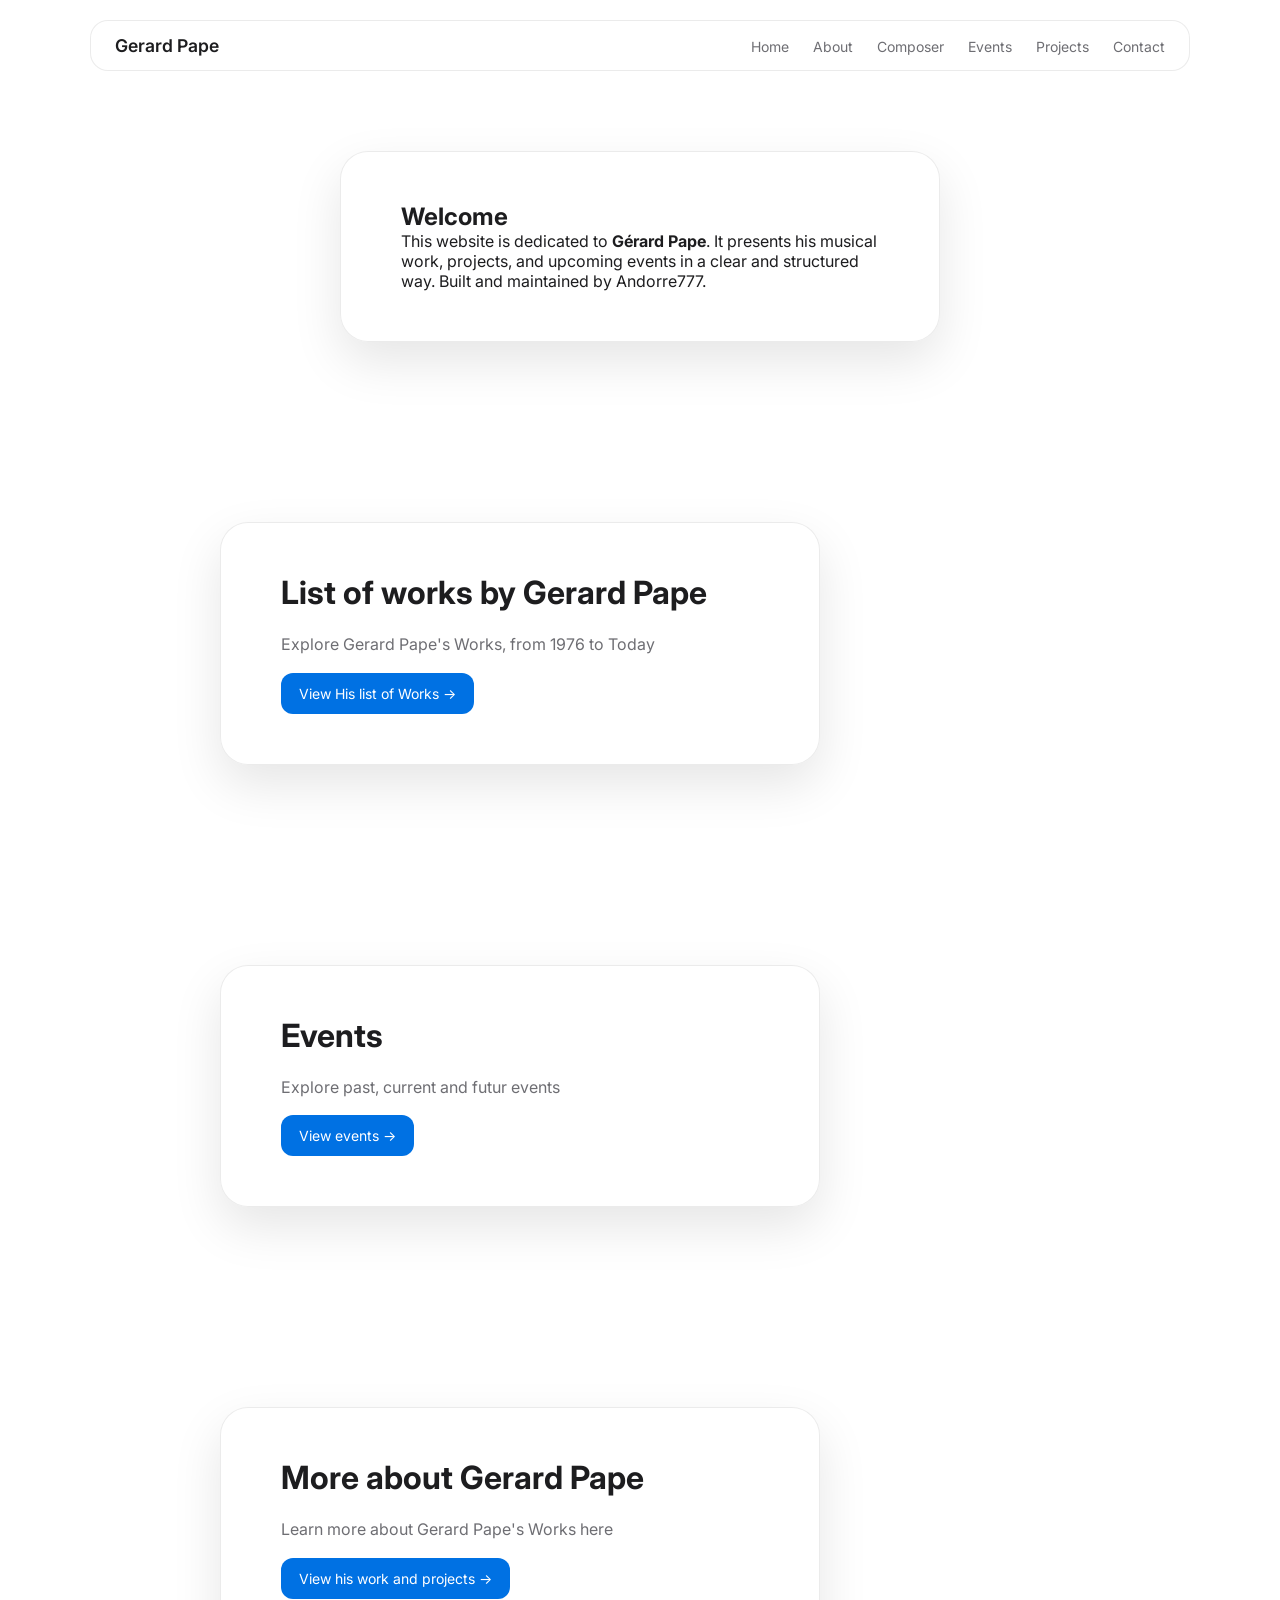
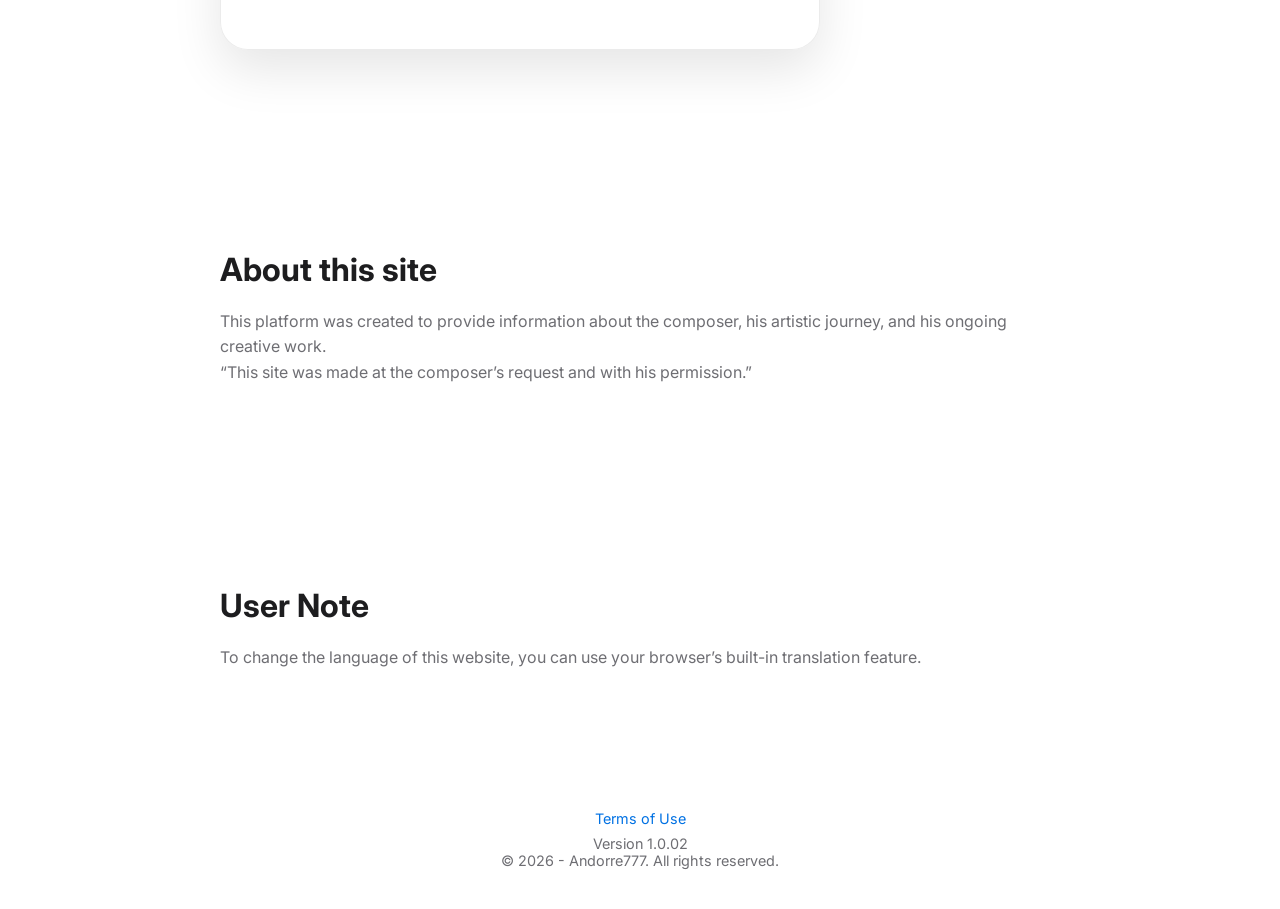
==== index.html @ 6cc1aaf0 "Fix navigation links and add events section Updated navigation links to point to the correct pages a" ====
<!DOCTYPE html>
<html lang="fr">
<head>
    <meta charset="UTF-8">
    <meta name="viewport" content="width=device-width, initial-scale=1.0">
    <title>Gerard Pape</title>
    <link rel="icon" type="image/png" href="FaviconGP.png">

    <!-- CSS global -->
    <link rel="stylesheet" href="style.css">

    <!-- Font clean -->
    <link href="https://fonts.googleapis.com/css2?family=Inter:wght@300;400;600&display=swap" rel="stylesheet">
</head>

<body>

    <!-- NAVBAR -->
    <header class="navbar">
        <div class="logo">Gerard Pape</div>
        <nav>
            <a href="index.html">Home</a>
            <a href="choose.html">About</a>
            <a href="composer.html">Composer</a>
            <a href="events.html">Events</a>
            <a href="ListOfWorks.html">Projects</a>
            <a href="contact.html">Contact</a>
        </nav>
    </header>

    <!-- HERO -->
    <section class="hero">
        <div class="glass-card">

            <h1>Welcome</h1>
            <p>
                This website is dedicated to <strong>Gérard Pape</strong>.
                It presents his musical work, projects, and upcoming events in a clear and structured way.
                Built and maintained by Andorre777.
            </p>

        </div>
    </section>

    <!--  List of works  -->
    <section class="section" id="events">
        <div class="glass-card">

            <h2>List of works by Gerard Pape</h2>
            <p>
                Explore Gerard Pape's Works, from 1976 to Today
            </p>

            <a href="ListOfWorks.html" class="btn">
                View His list of Works →
            </a>

        </div>
    </section>

    <!--  Events  -->
    <section class="section" id="events">
        <div class="glass-card">

            <h2>Events</h2>
            <p>
                Explore past, current and futur events
            </p>

            <a href="events.html" class="btn">
                View events →
            </a>

        </div>
    </section>


     <!--  More infos  -->
    <section class="section" id="events">
        <div class="glass-card">

            <h2>More about Gerard Pape</h2>
            <p>
                Learn more about Gerard Pape's Works here
            </p>

            <a href="choose.html" class="btn">
                View his work and projects →
            </a>

        </div>
    </section>

    <!-- ABOUT SITE -->
    <section class="section" id="about">
        <h2>About this site</h2>
        <p>
            This platform was created to provide information about the composer,
            his artistic journey, and his ongoing creative work.
        </p>
          <p>
           “This site was made at the composer’s request and with his permission.”
        </p>
    </section>

    <!-- USER NOTE -->
    <section class="section">
        <h2>User Note</h2>
        <p>
            To change the language of this website, you can use your browser’s built-in translation feature.
        </p>
    </section>

    <!-- FOOTER -->
    <footer>
        <a href="terms-of-use.html">Terms of Use</a>
        <p>Version 1.0.02</p>
        <p>© 2026 - Andorre777. All rights reserved.</p>
    </footer>

</body>
</html>
---- style.css ----
/* Reset */
* {
    margin: 0;
    padding: 0;
    box-sizing: border-box;
}

/* =========================
   THEME AUTO (LIGHT / DARK)
========================= */
:root {
    --bg-color: #ffffff;
    --bg-gradient: linear-gradient(180deg, #f5f5f7, #ffffff);

    --glass-bg: rgba(255, 255, 255, 0.7);
    --border-glass: rgba(0, 0, 0, 0.08);

    --text-color: #1d1d1f;
    --text-muted: #6e6e73;

    --accent: #0071e3;
}

/* Mode sombre auto */
@media (prefers-color-scheme: dark) {
    :root {
        --bg-color: #0e0e11;
        --bg-gradient: linear-gradient(180deg, #0e0e11, #15151a);

        --glass-bg: rgba(255, 255, 255, 0.08);
        --border-glass: rgba(255, 255, 255, 0.15);

        --text-color: #f5f5f7;
        --text-muted: #b1b1b6;

        --accent: #0a84ff;
    }
}

/* =========================
   BASE
========================= */
body {
    font-family: 'Inter', sans-serif;

    background-image: var(--background-image);
    background-size: cover;
    background-position: center;
    background-repeat: no-repeat;
    background-attachment: fixed;

    color: var(--text-color);
    min-height: 100vh;
}

/* =========================
   NAVBAR (clean Apple style)
========================= */
.navbar {
    position: sticky;
    top: 20px;
    margin: 20px auto 0;

    width: 90%;
    max-width: 1100px;

    display: flex;
    justify-content: space-between;
    align-items: center;

    padding: 14px 24px;
    border-radius: 18px;

    background: var(--glass-bg);
    backdrop-filter: blur(20px);
    border: 1px solid var(--border-glass);

    z-index: 9999;
}

.logo {
    font-weight: 600;
    font-size: 1.1rem;
}

.navbar a {
    color: var(--text-muted);
    text-decoration: none;
    margin-left: 20px;
    font-size: 14px;
    transition: 0.2s;
}

.navbar a:hover {
    color: var(--accent);
}

/* =========================
   HERO
========================= */
.hero {
    display: flex;
    justify-content: center;
    align-items: center;
    padding: 80px 20px;
}

/* =========================
   GLASS CARDS
========================= */
.glass-card,
.glass-card2 {
    padding: 50px 60px;
    border-radius: 28px;

    background: var(--glass-bg);
    backdrop-filter: blur(25px);
    border: 1px solid var(--border-glass);

    box-shadow: 0 20px 50px rgba(0, 0, 0, 0.1);
}

.glass-card {
    max-width: 600px;
}

.glass-card2 {
    max-width: 1000px;
}

/* =========================
   TEXT (IMPORTANT pour Terms)
========================= */
.glass-card2 h1 {
    font-size: 2.8rem;
    font-weight: 600;
    margin-bottom: 10px;
}

.glass-card2 .subtitle {
    color: var(--text-muted);
    font-size: 14px;
    margin-bottom: 30px;
}

.glass-card2 p {
    font-size: 15px;
    line-height: 1.7;
    color: var(--text-muted);
    margin-bottom: 16px;
}

/* Style des titres de sections (1., 2., etc.) */
.glass-card2 strong {
    display: block;
    margin-top: 25px;
    margin-bottom: 6px;
    font-size: 16px;
    color: var(--text-color);
}

/* =========================
   SECTIONS
========================= */
.section {
    max-width: 900px;
    margin: 0 auto;
    padding: 100px 30px;
}

.section h2 {
    font-size: 2rem;
    margin-bottom: 20px;
}

.section p {
    color: var(--text-muted);
    line-height: 1.6;
}

/* =========================
   FOOTER
========================= */
footer {
    text-align: center;
    padding: 40px;
    font-size: 0.9rem;
    color: var(--text-muted);
}

footer a {
    display: block;
    margin-bottom: 8px;
    color: var(--accent);
    text-decoration: none;
}

footer a:hover {
    text-decoration: underline;
}

.btn {
    display: inline-block;
    margin-top: 15px;
    padding: 12px 18px;
    border-radius: 12px;

    background: var(--accent);
    color: white;
    text-decoration: none;

    font-size: 14px;
    transition: 0.2s ease;
}

.btn:hover {
    opacity: 0.85;
    transform: translateY(-1px);
}


.custom-link {
    color: white;
    text-decoration: none;
}

.custom-link:visited {
    color: white;
}

.custom-link:hover {
    color: #66ccff;
}

.custom-link:active {
    color: #66ccff;
}
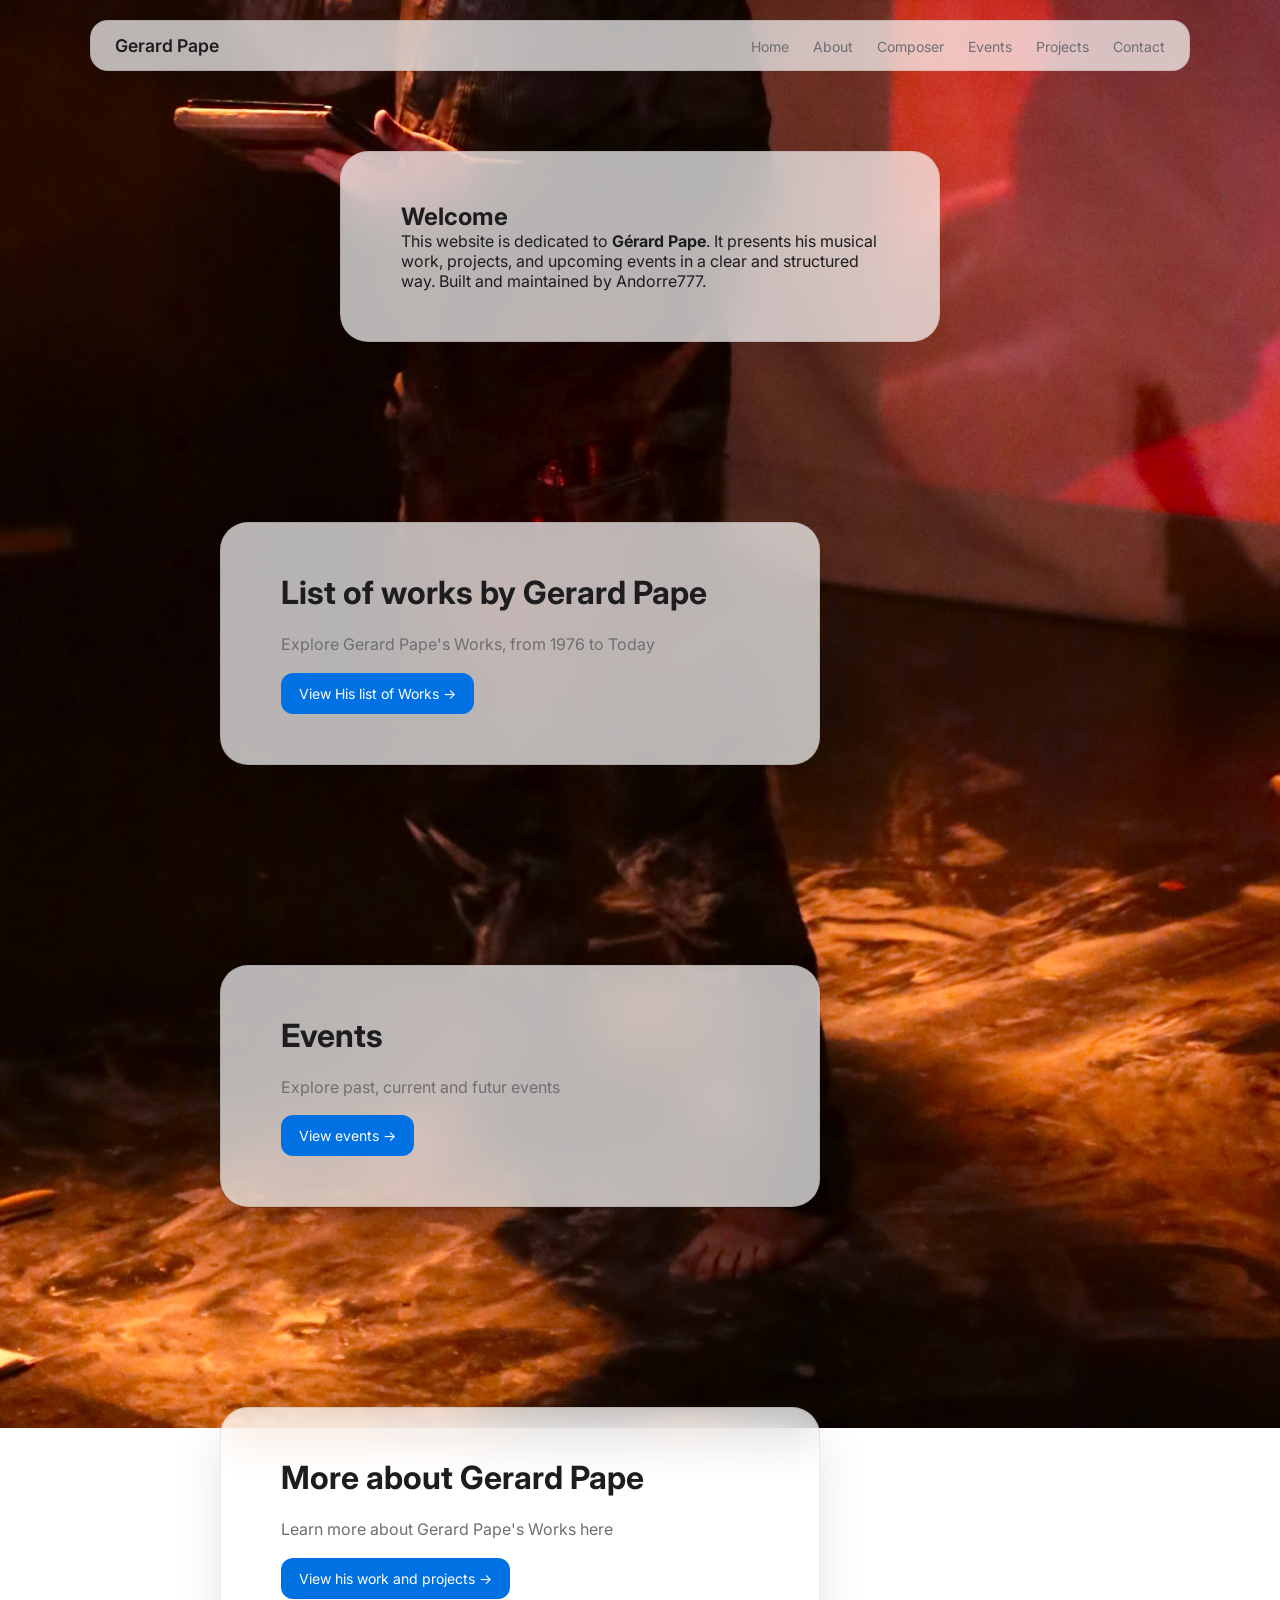
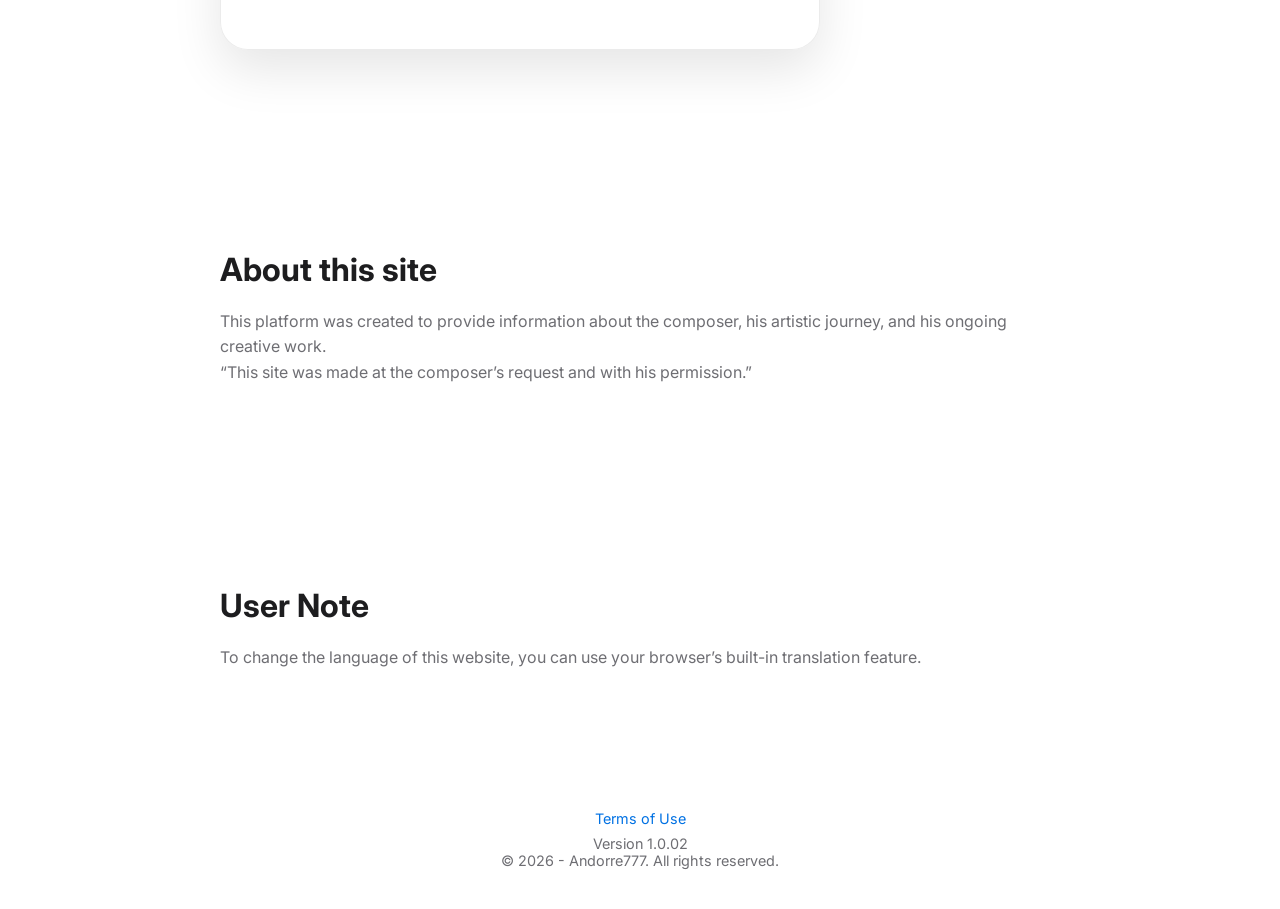
==== commit c428d9a7: "Define background image variable in index.html Add CSS variable for background image in the style se" ====
--- a/index.html
+++ b/index.html
@@ -11,6 +11,12 @@
 
     <!-- Font clean -->
     <link href="https://fonts.googleapis.com/css2?family=Inter:wght@300;400;600&display=swap" rel="stylesheet">
+
+    <style>
+:root {
+    --background-image: url("image2.JPG");
+}
+</style>
 </head>
 
 <body>
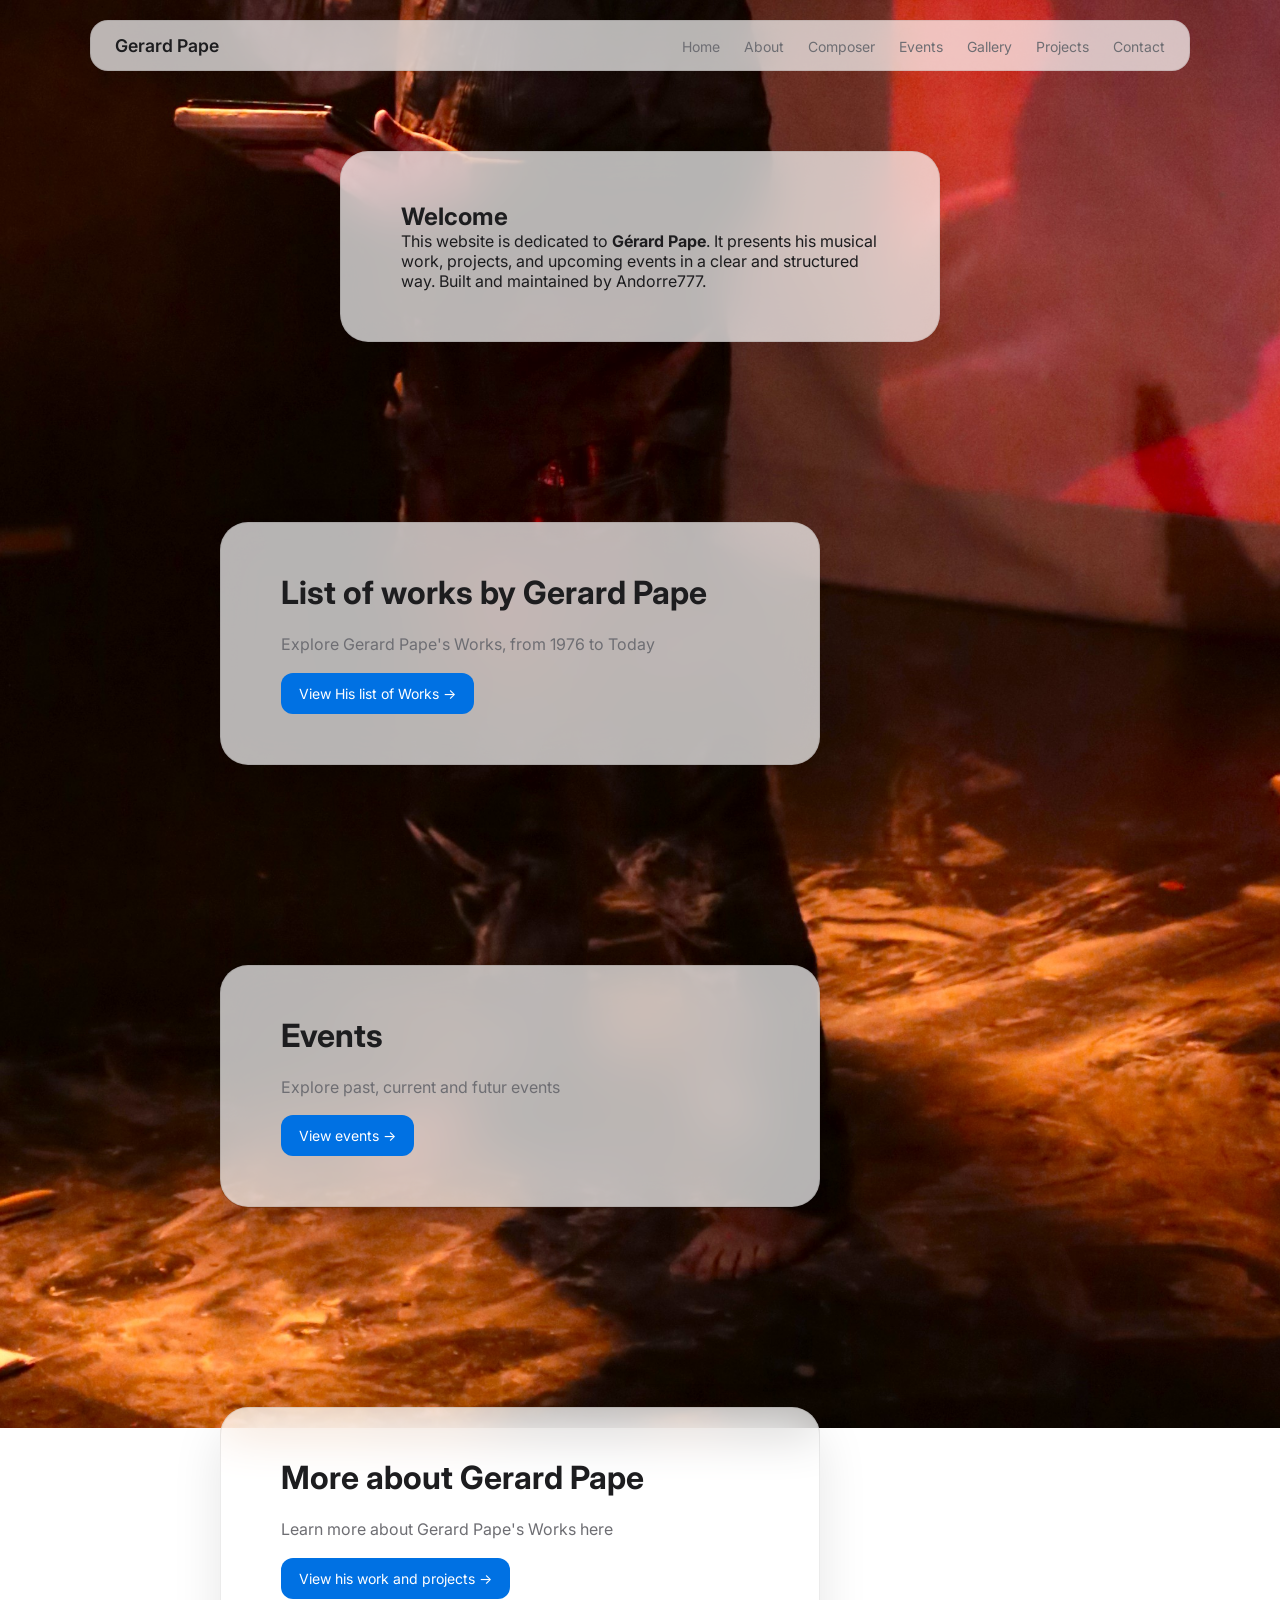
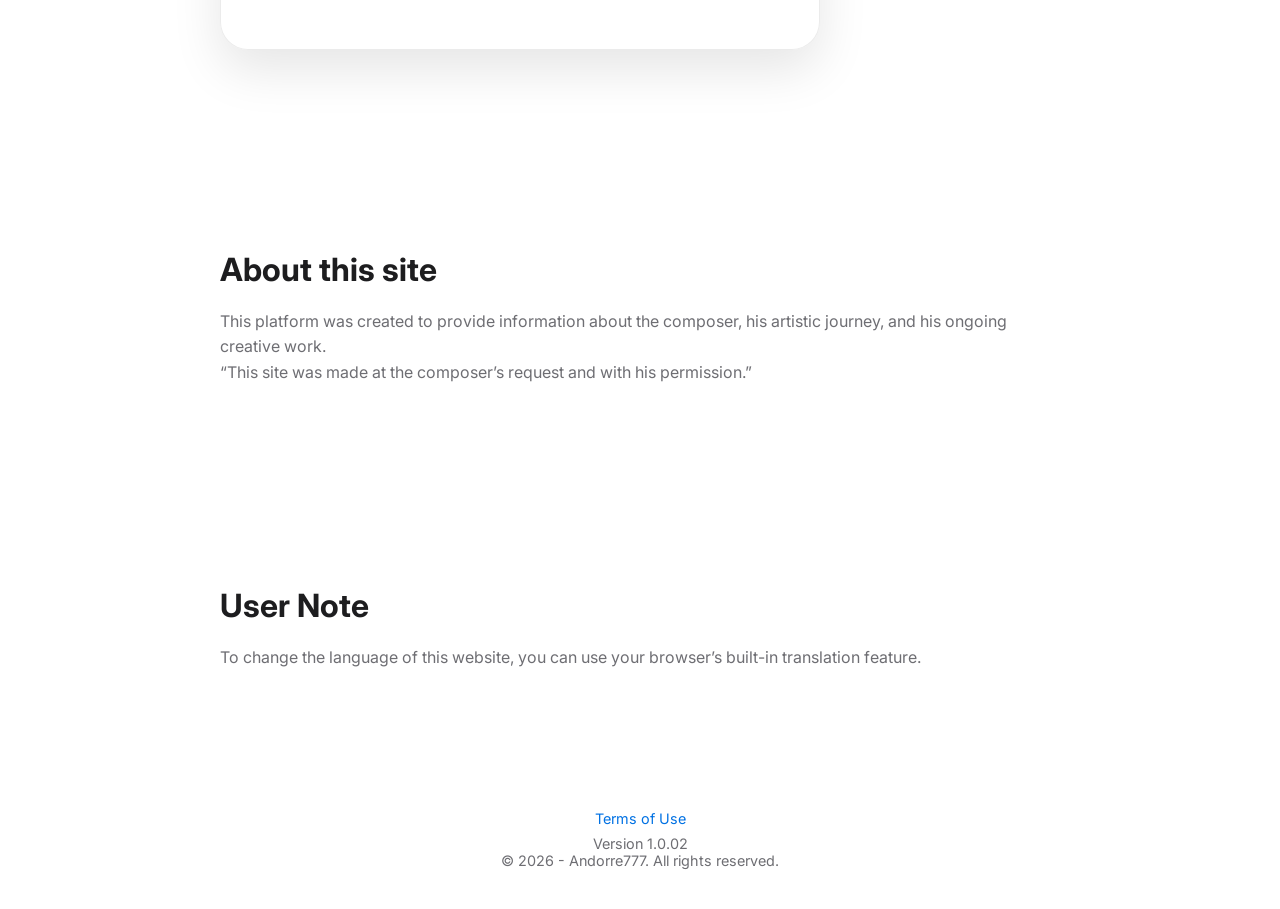
==== commit 998c7acf: "Add Gallery link to navigation menu" ====
--- a/index.html
+++ b/index.html
@@ -29,6 +29,7 @@
             <a href="choose.html">About</a>
             <a href="composer.html">Composer</a>
             <a href="events.html">Events</a>
+            <a href="gallery.html">Gallery</a>
             <a href="ListOfWorks.html">Projects</a>
             <a href="contact.html">Contact</a>
         </nav>
--- a/style.css
+++ b/style.css
@@ -54,7 +54,7 @@
 }
 
 /* =========================
-   NAVBAR (clean Apple style)
+   NAVBAR
 ========================= */
 .navbar {
     position: sticky;
@@ -110,6 +110,7 @@
 ========================= */
 .glass-card,
 .glass-card2 {
+    width: 100%;
     padding: 50px 60px;
     border-radius: 28px;
 
@@ -128,11 +129,18 @@
     max-width: 1000px;
 }
 
+.glass-card img {
+    width: 100%;
+    max-width: 250px;
+    height: auto;
+    border-radius: 10px;
+}
+
 /* =========================
    TEXT (IMPORTANT pour Terms)
 ========================= */
 .glass-card2 h1 {
-    font-size: 2.8rem;
+    font-size: clamp(2rem, 5vw, 2.8rem);
     font-weight: 600;
     margin-bottom: 10px;
 }
@@ -150,7 +158,7 @@
     margin-bottom: 16px;
 }
 
-/* Style des titres de sections (1., 2., etc.) */
+/* Style des titres de sections */
 .glass-card2 strong {
     display: block;
     margin-top: 25px;
@@ -169,7 +177,7 @@
 }
 
 .section h2 {
-    font-size: 2rem;
+    font-size: clamp(1.6rem, 4vw, 2rem);
     margin-bottom: 20px;
 }
 
@@ -199,6 +207,9 @@
     text-decoration: underline;
 }
 
+/* =========================
+   BUTTONS
+========================= */
 .btn {
     display: inline-block;
     margin-top: 15px;
@@ -218,7 +229,9 @@
     transform: translateY(-1px);
 }
 
-
+/* =========================
+   CUSTOM LINKS
+========================= */
 .custom-link {
     color: white;
     text-decoration: none;
@@ -235,3 +248,113 @@
 .custom-link:active {
     color: #66ccff;
 }
+
+/* =========================
+   ACCORDION
+========================= */
+.accordion-item {
+    margin-bottom: 12px;
+}
+
+.accordion-header {
+    width: 100%;
+    padding: 16px 20px;
+
+    border: none;
+    border-radius: 12px;
+
+    background: rgba(0,0,0,0.08);
+
+    color: #222;
+    font-size: 16px;
+    font-weight: 600;
+    text-align: left;
+
+    cursor: pointer;
+    transition: 0.25s;
+}
+
+.accordion-header:hover {
+    background: rgba(0,0,0,0.15);
+}
+
+.accordion-header.active {
+    background: rgba(0,0,0,0.20);
+}
+
+.accordion-content {
+    max-height: 0;
+    overflow: hidden;
+
+    transition: max-height 0.3s ease;
+
+    padding: 0 20px;
+}
+
+.accordion-content p {
+    padding: 15px 0;
+    color: #444;
+}
+
+/* =========================
+   RESPONSIVE
+========================= */
+@media (max-width: 768px) {
+
+    .navbar {
+        padding: 12px 16px;
+    }
+
+    .glass-card,
+    .glass-card2 {
+        padding: 25px;
+    }
+
+    .glass-card img {
+        max-width: 100%;
+    }
+
+    .glass-card2 h1 {
+        font-size: 2rem;
+    }
+
+    .section {
+        padding: 70px 20px;
+    }
+
+}
+
+/* =========================
+   GALLERY
+========================= */
+
+.gallery-grid{
+    display:grid;
+    grid-template-columns:repeat(auto-fit,minmax(180px,1fr));
+    gap:20px;
+    justify-items:center;
+}
+
+.gallery-grid img{
+
+    width:100%;
+    aspect-ratio:3/4;
+
+    object-fit:cover;
+
+    border-radius:14px;
+
+    transition:0.25s ease;
+
+    cursor:pointer;
+}
+
+.gallery-grid img:hover{
+
+    transform:scale(1.04);
+
+    box-shadow:0 12px 35px rgba(0,0,0,.18);
+
+}
+
+
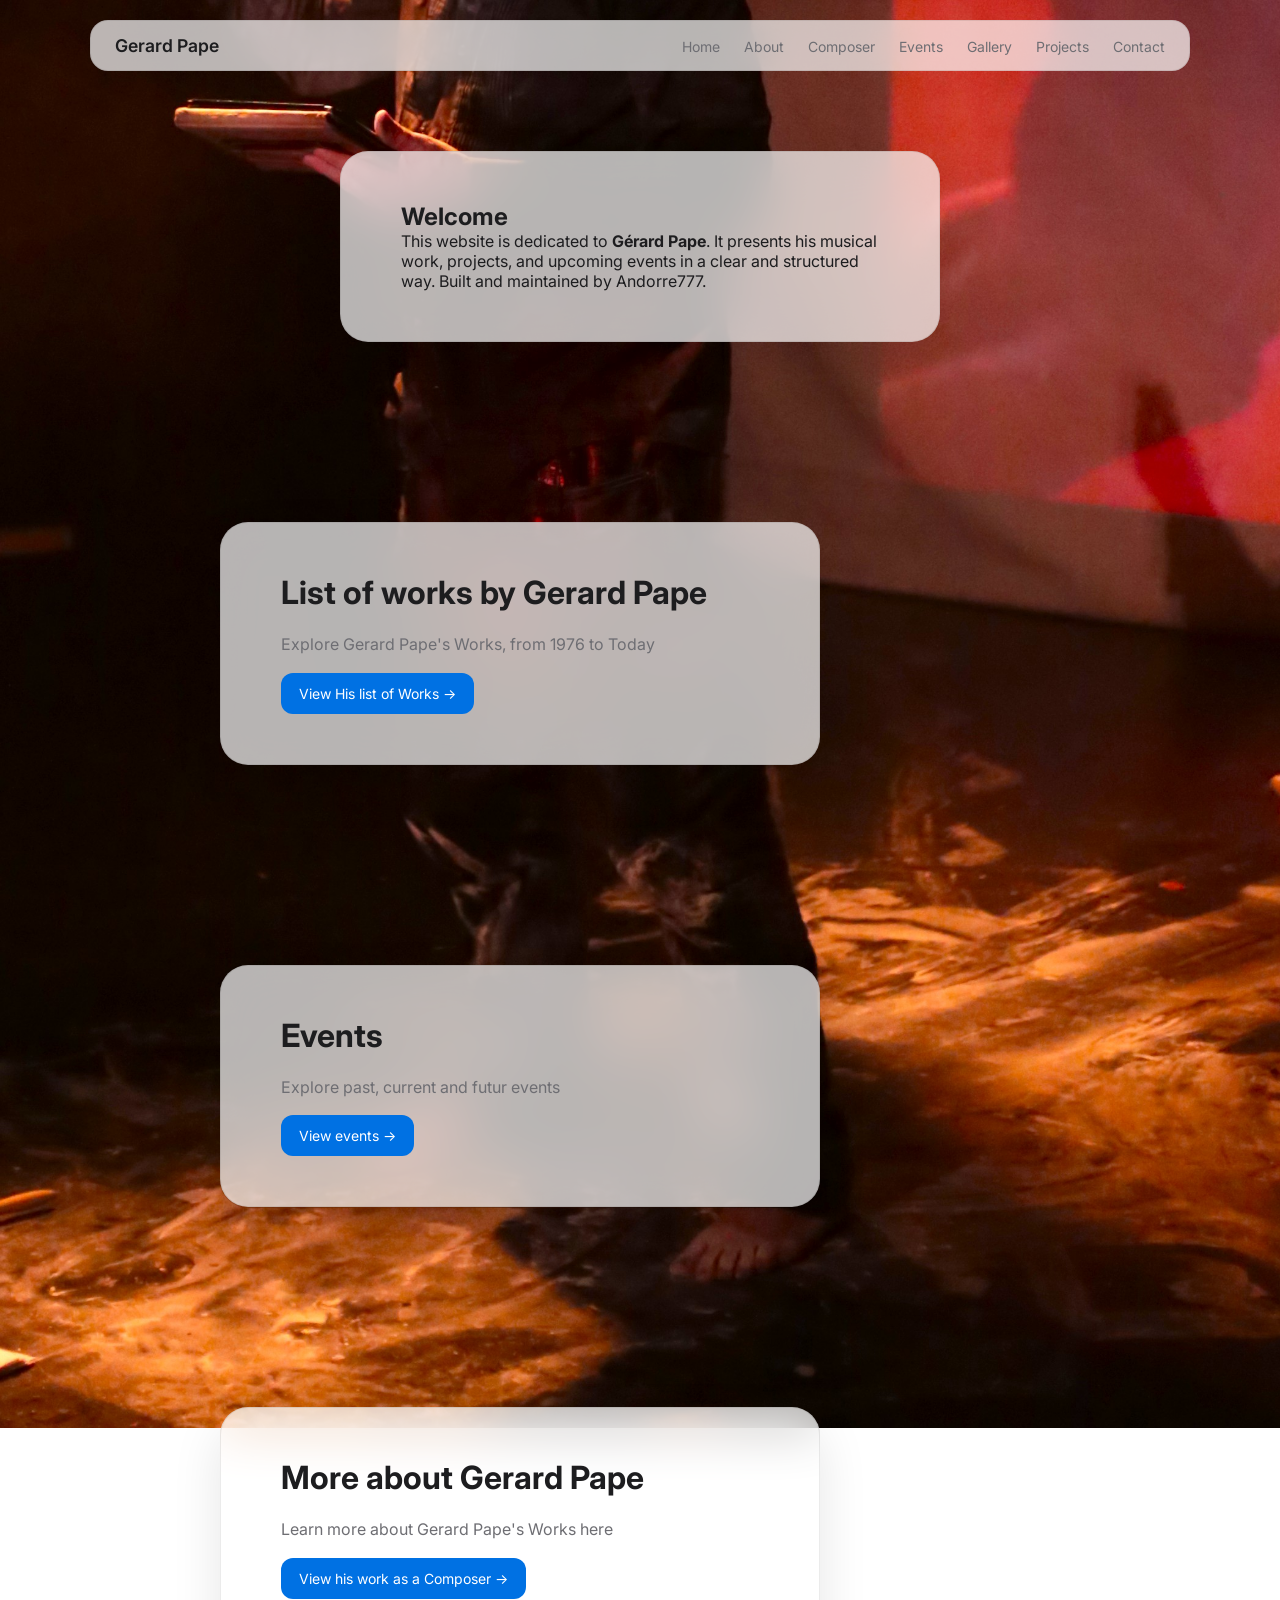
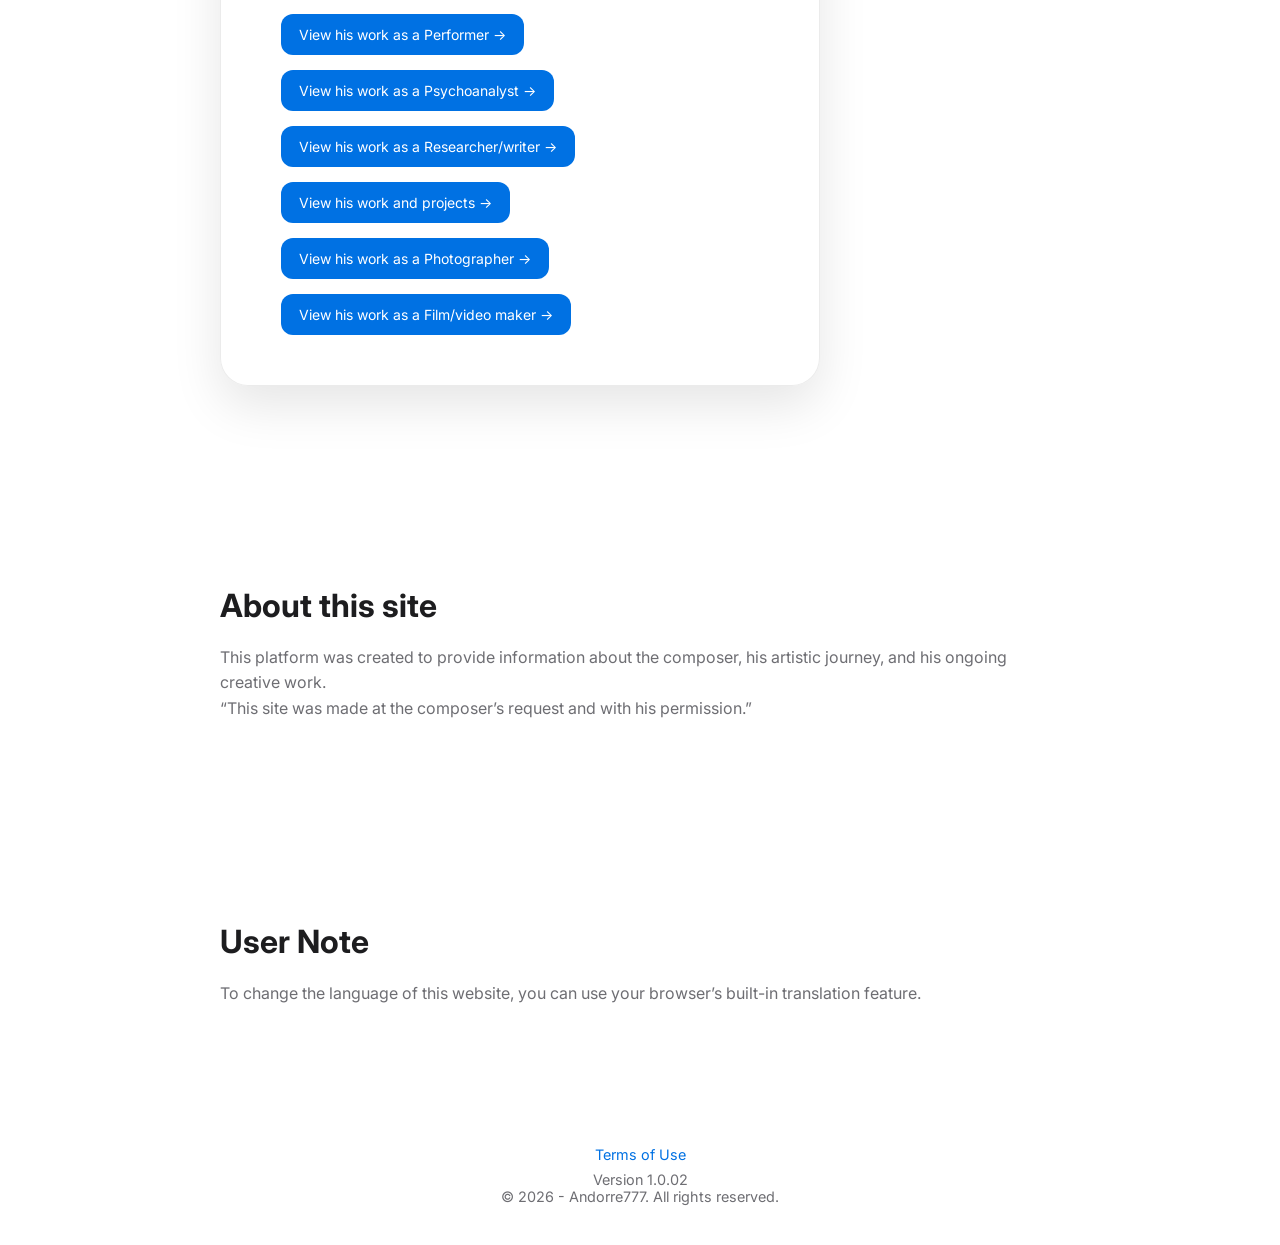
==== commit 2e0d1d8a: "Update links to new pages for Gerard Pape's works" ====
--- a/index.html
+++ b/index.html
@@ -91,8 +91,32 @@
                 Learn more about Gerard Pape's Works here
             </p>
 
-            <a href="choose.html" class="btn">
+            <a href="page1.html" class="btn">
+                View his work as a Composer →
+            </a>
+
+            <a href="page2.html" class="btn">
+                View his work as a Performer →
+            </a>
+
+            <a href="page3.html" class="btn">
+                View his work as a Psychoanalyst →
+            </a>
+
+            <a href="page3.html" class="btn">
+                View his work as a Researcher/writer →
+            </a>
+
+            <a href="page4.html" class="btn">
                 View his work and projects →
+            </a>
+
+            <a href="page5.html" class="btn">
+                View his work as a Photographer →
+            </a>
+
+            <a href="page6.html" class="btn">
+                View his work as a Film/video maker →
             </a>
 
         </div>
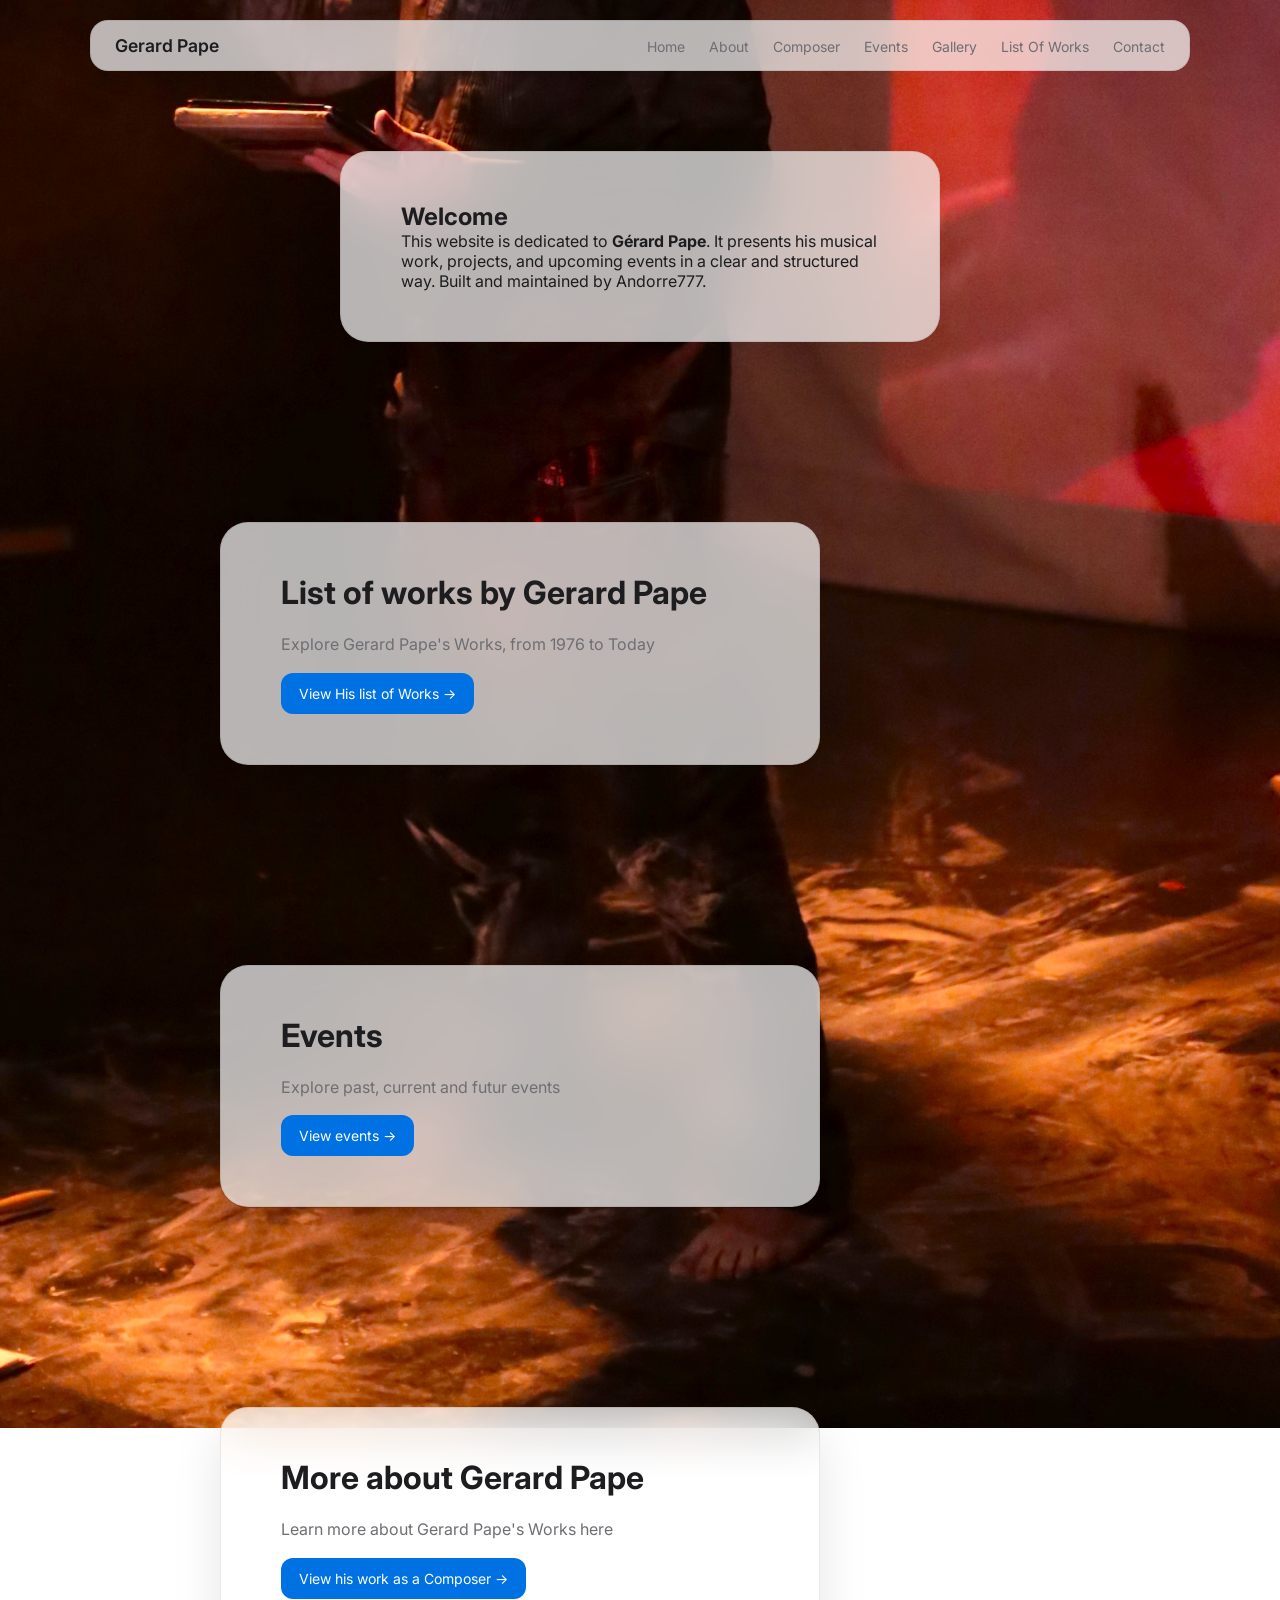
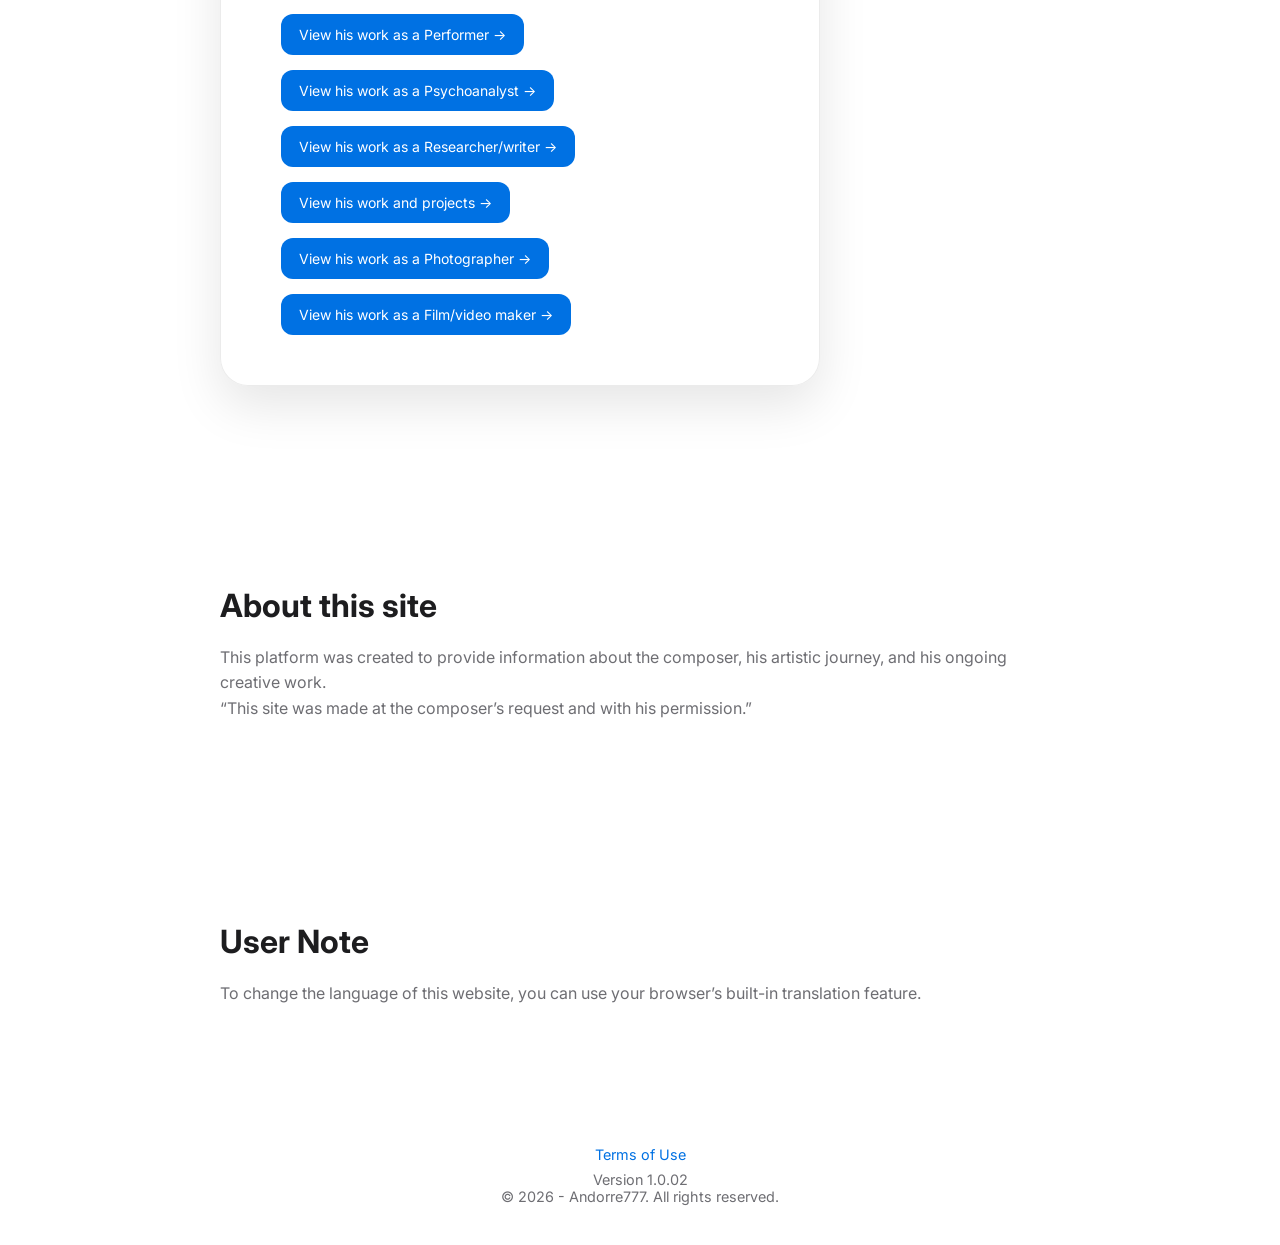
==== commit 4f3ebe96: "Rename 'Projects' link to 'List Of Works'" ====
--- a/index.html
+++ b/index.html
@@ -30,7 +30,7 @@
             <a href="composer.html">Composer</a>
             <a href="events.html">Events</a>
             <a href="gallery.html">Gallery</a>
-            <a href="ListOfWorks.html">Projects</a>
+            <a href="ListOfWorks.html">List Of Works</a>
             <a href="contact.html">Contact</a>
         </nav>
     </header>
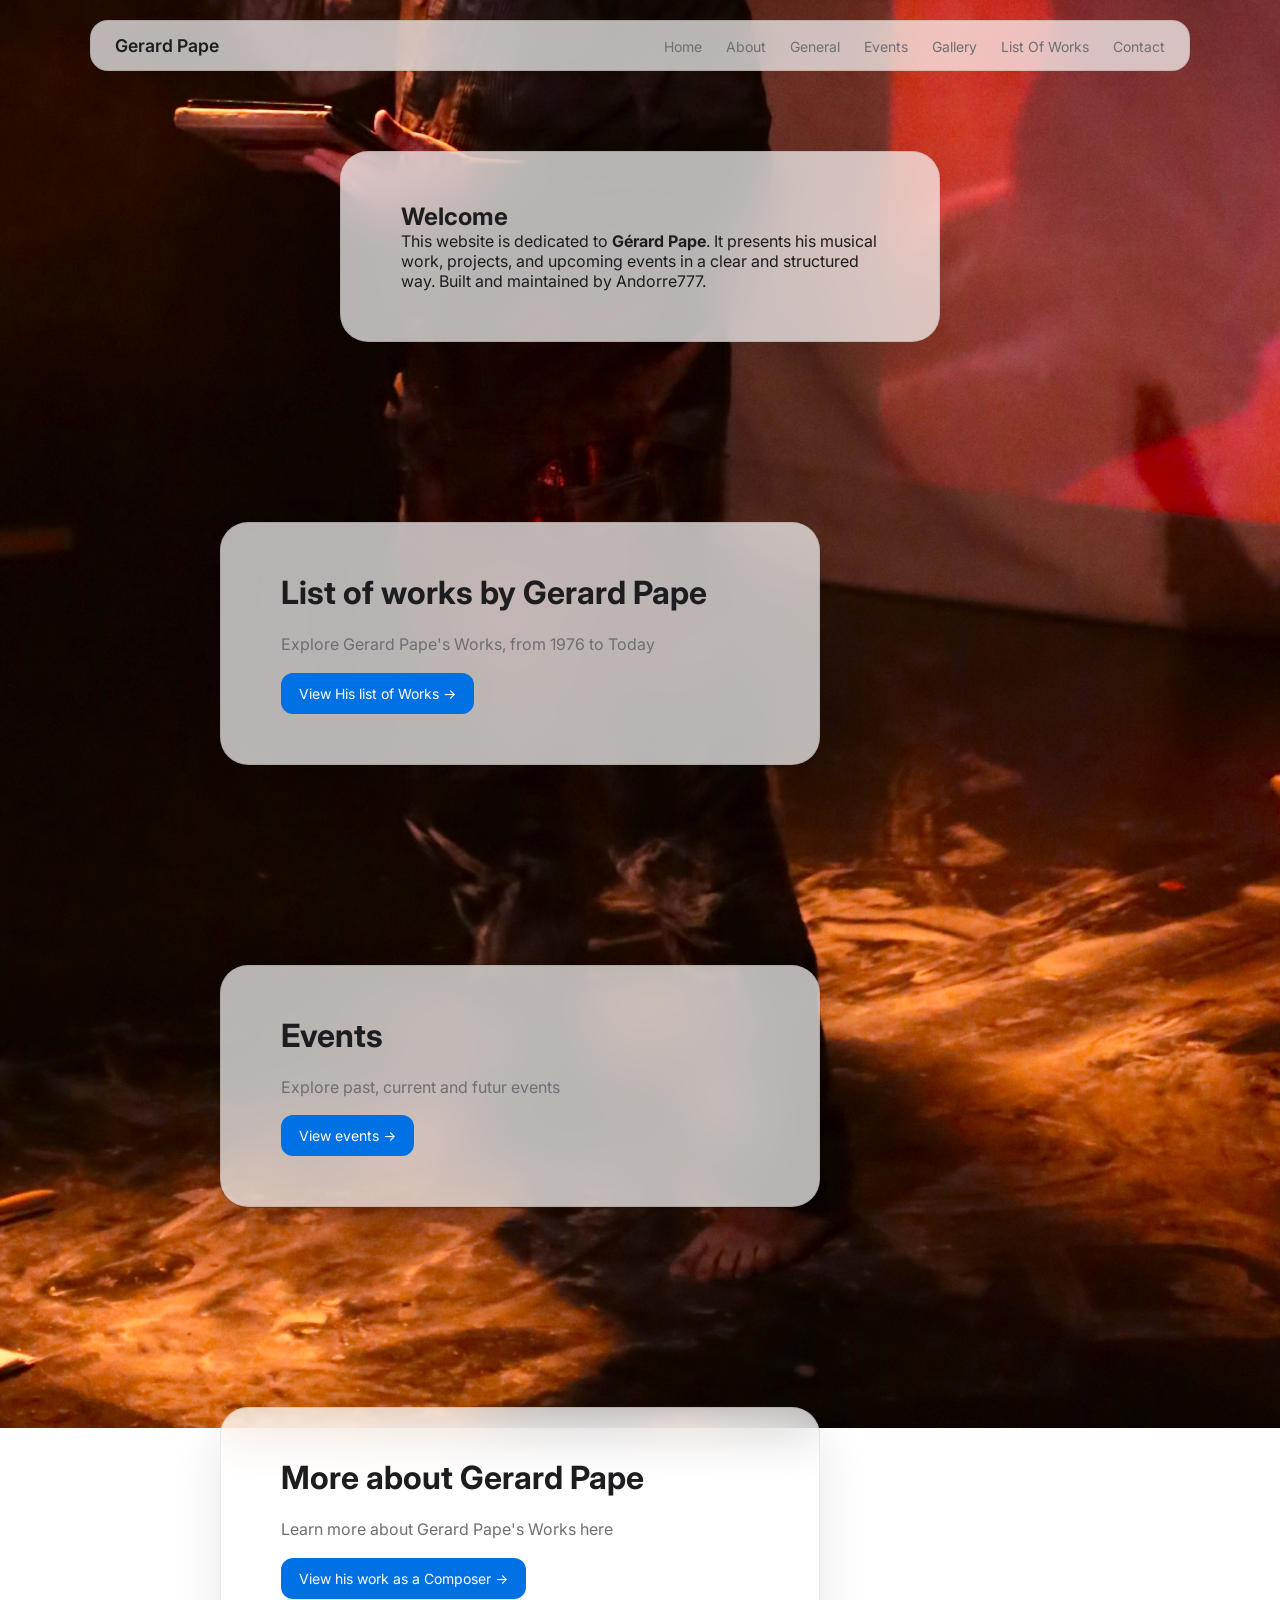
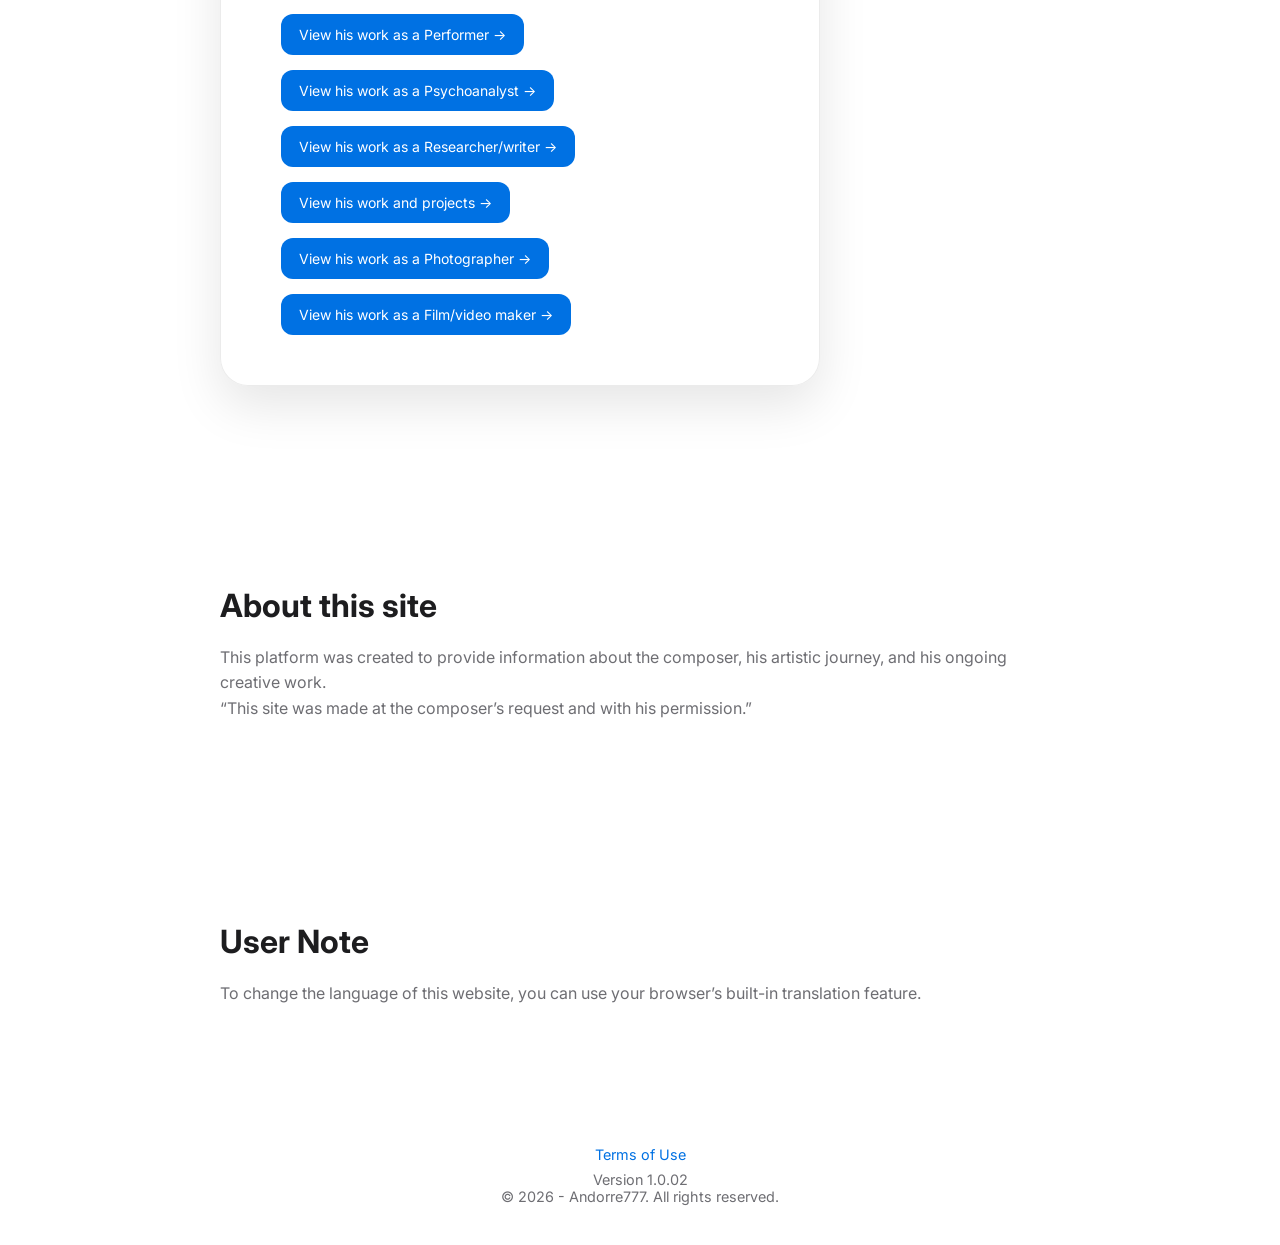
==== commit 281795af: "Rename 'Composer' link to 'General'" ====
--- a/index.html
+++ b/index.html
@@ -27,7 +27,7 @@
         <nav>
             <a href="index.html">Home</a>
             <a href="choose.html">About</a>
-            <a href="composer.html">Composer</a>
+            <a href="composer.html">General</a>
             <a href="events.html">Events</a>
             <a href="gallery.html">Gallery</a>
             <a href="ListOfWorks.html">List Of Works</a>
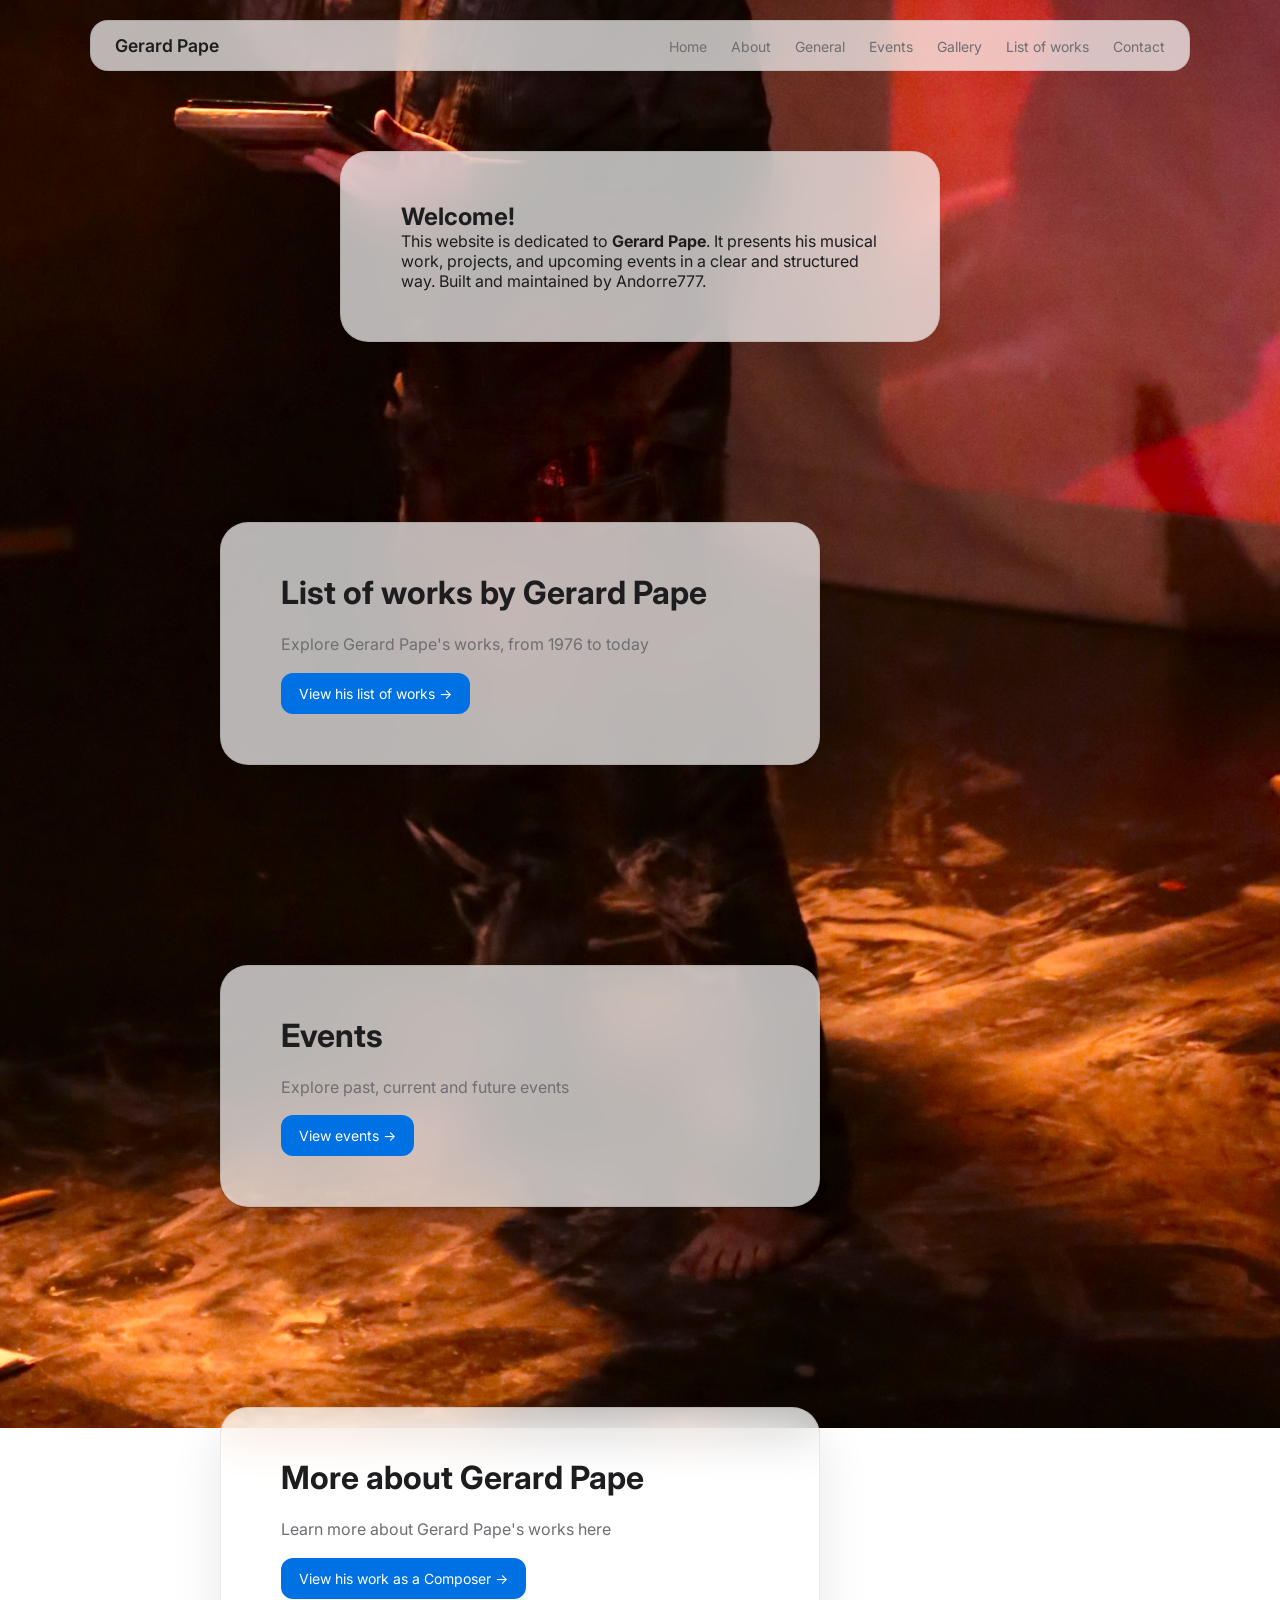
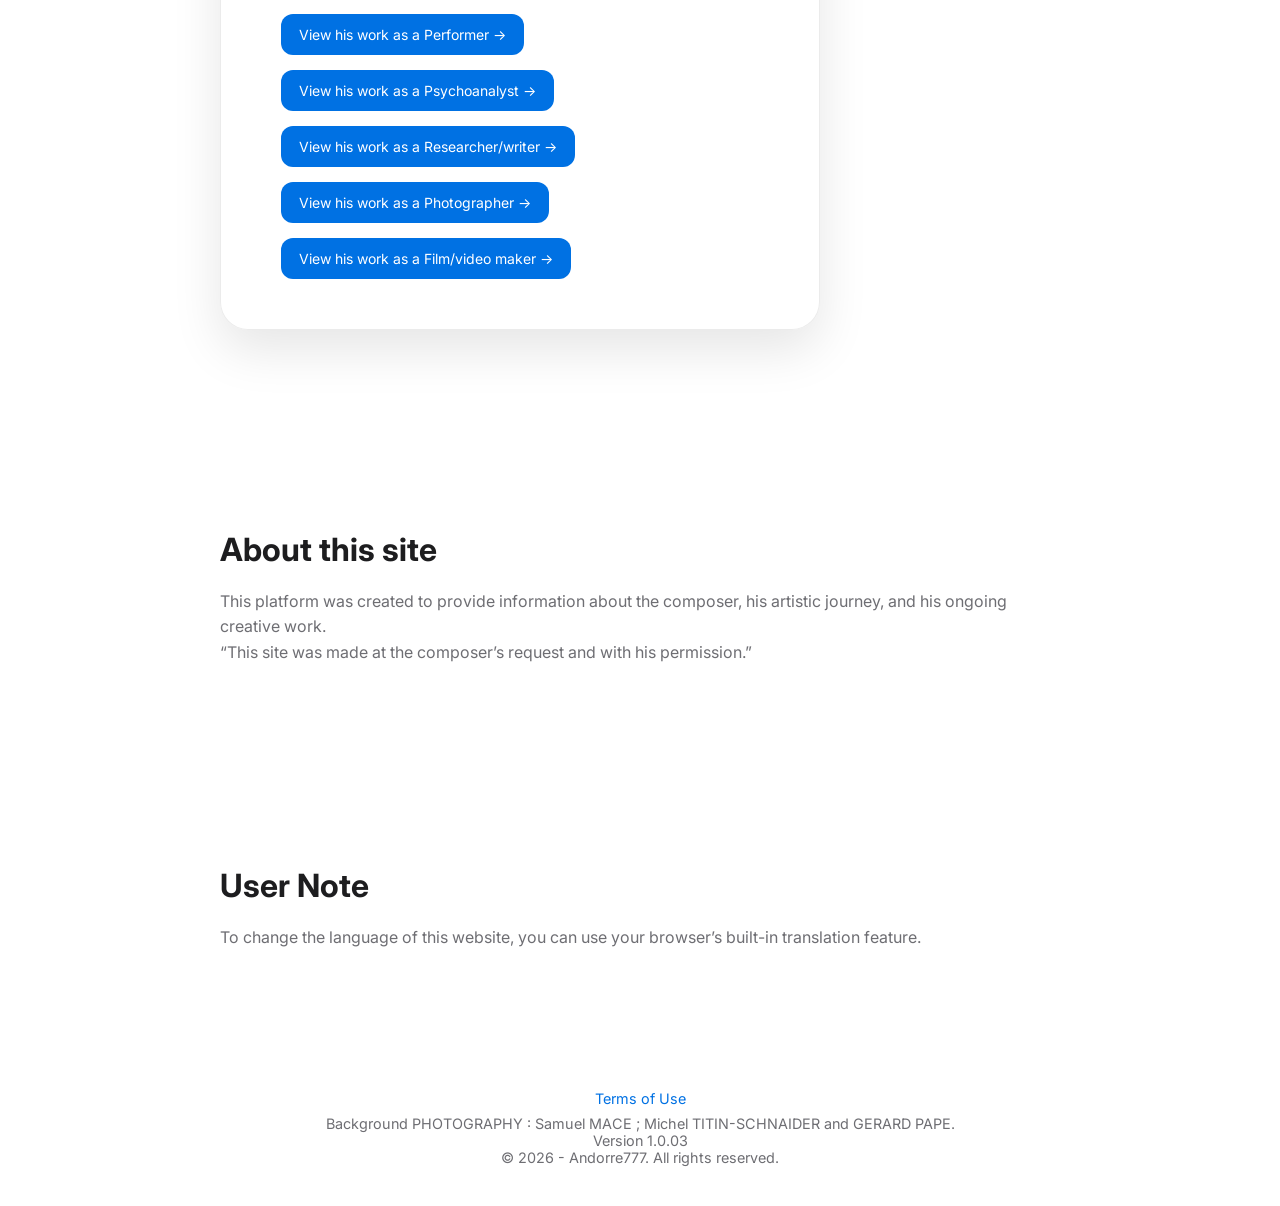
==== commit 8372f8b1: "Fix text formatting and update version number Corrected capitalization and punctuation for consisten" ====
--- a/index.html
+++ b/index.html
@@ -30,7 +30,7 @@
             <a href="composer.html">General</a>
             <a href="events.html">Events</a>
             <a href="gallery.html">Gallery</a>
-            <a href="ListOfWorks.html">List Of Works</a>
+            <a href="ListOfWorks.html">List of works</a>
             <a href="contact.html">Contact</a>
         </nav>
     </header>
@@ -39,9 +39,9 @@
     <section class="hero">
         <div class="glass-card">
 
-            <h1>Welcome</h1>
+            <h1>Welcome!</h1>
             <p>
-                This website is dedicated to <strong>Gérard Pape</strong>.
+                This website is dedicated to <strong>Gerard Pape</strong>.
                 It presents his musical work, projects, and upcoming events in a clear and structured way.
                 Built and maintained by Andorre777.
             </p>
@@ -55,11 +55,11 @@
 
             <h2>List of works by Gerard Pape</h2>
             <p>
-                Explore Gerard Pape's Works, from 1976 to Today
+                Explore Gerard Pape's works, from 1976 to today
             </p>
 
             <a href="ListOfWorks.html" class="btn">
-                View His list of Works →
+                View his list of works →
             </a>
 
         </div>
@@ -71,7 +71,7 @@
 
             <h2>Events</h2>
             <p>
-                Explore past, current and futur events
+                Explore past, current and future events
             </p>
 
             <a href="events.html" class="btn">
@@ -88,7 +88,7 @@
 
             <h2>More about Gerard Pape</h2>
             <p>
-                Learn more about Gerard Pape's Works here
+                Learn more about Gerard Pape's works here
             </p>
 
             <a href="page1.html" class="btn">
@@ -103,12 +103,8 @@
                 View his work as a Psychoanalyst →
             </a>
 
-            <a href="page3.html" class="btn">
+            <a href="page4.html" class="btn">
                 View his work as a Researcher/writer →
-            </a>
-
-            <a href="page4.html" class="btn">
-                View his work and projects →
             </a>
 
             <a href="page5.html" class="btn">
@@ -145,7 +141,8 @@
     <!-- FOOTER -->
     <footer>
         <a href="terms-of-use.html">Terms of Use</a>
-        <p>Version 1.0.02</p>
+        <p>Background PHOTOGRAPHY : Samuel MACE ; Michel TITIN-SCHNAIDER and GERARD PAPE.<p/>
+        <p>Version 1.0.03</p>
         <p>© 2026 - Andorre777. All rights reserved.</p>
     </footer>
 
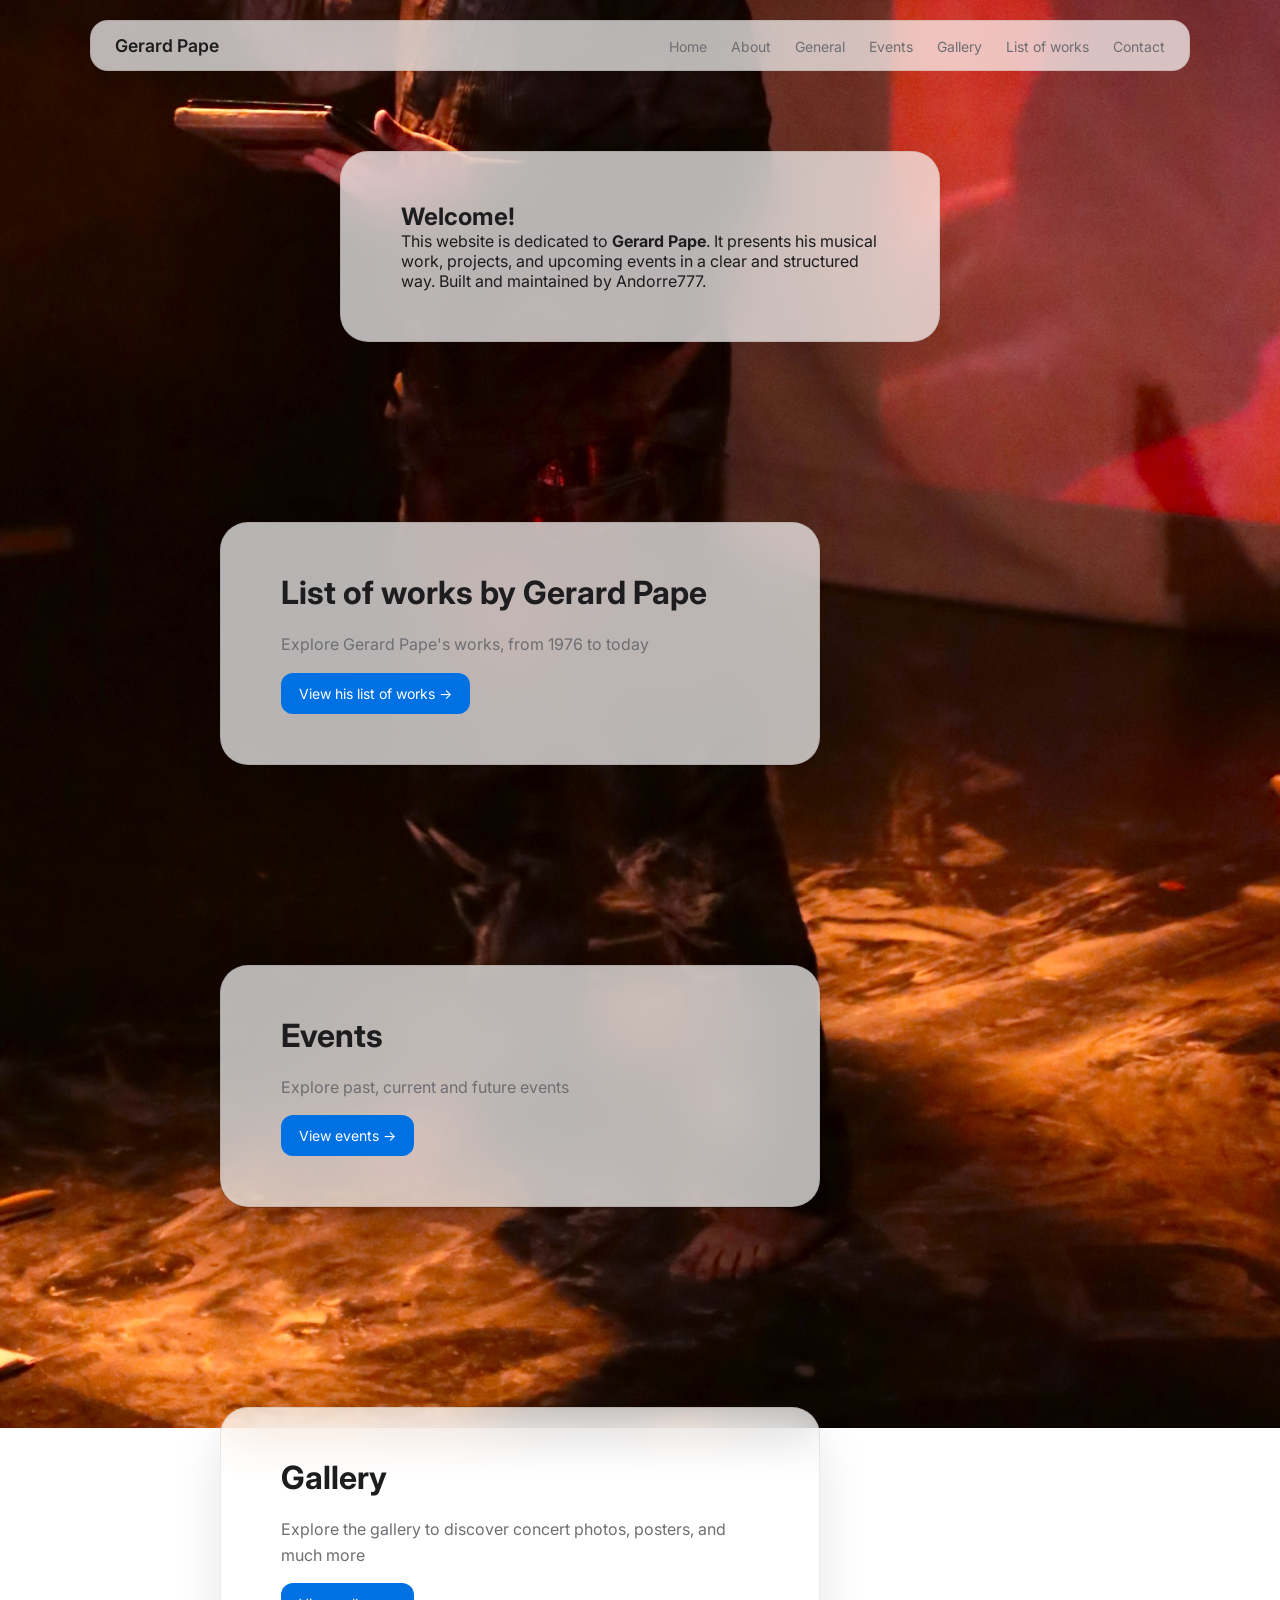
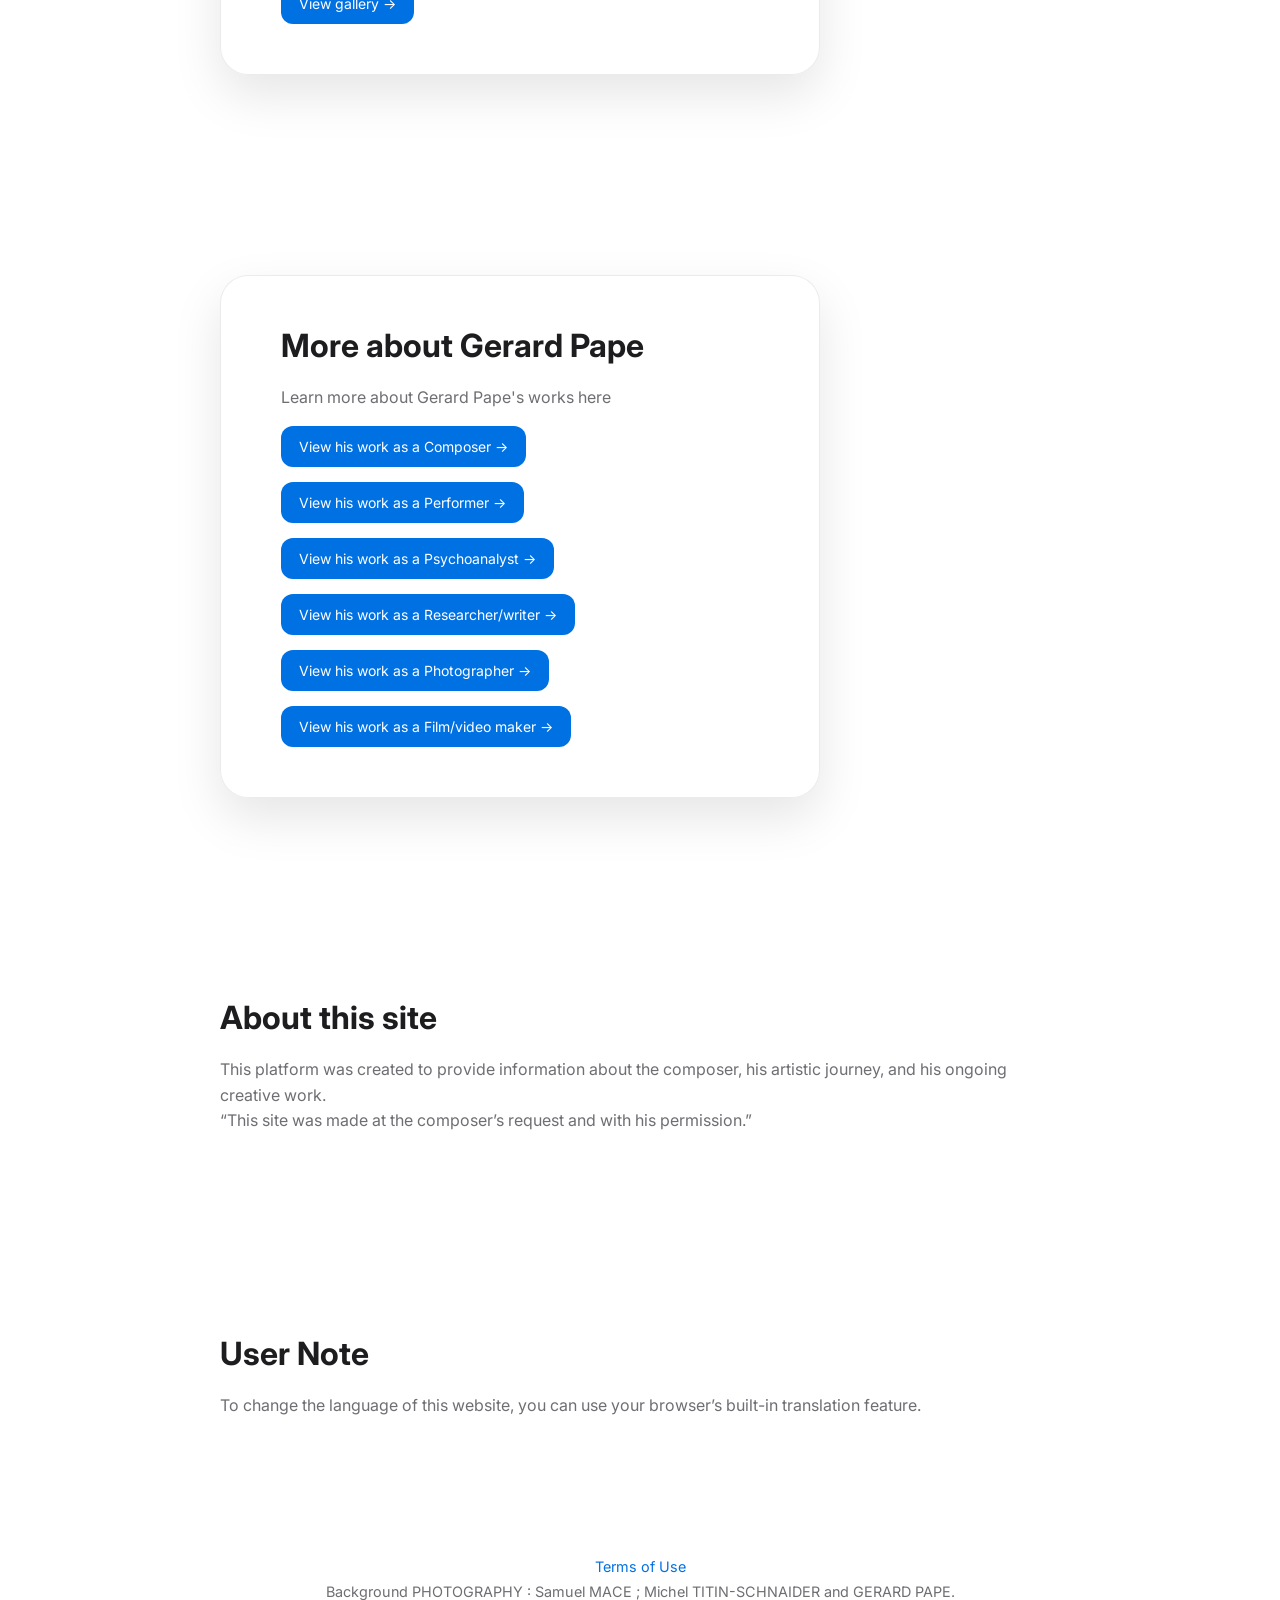
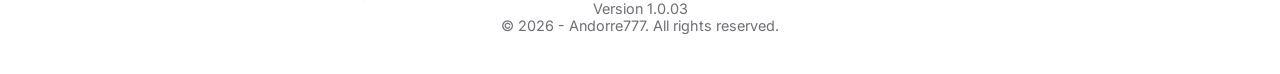
==== commit 1f0462dd: "Add gallery section to index.html Added a new section for the gallery with a heading, description, a" ====
--- a/index.html
+++ b/index.html
@@ -81,6 +81,22 @@
         </div>
     </section>
 
+    <!--  Gallery  -->
+    <section class="section" id="events">
+        <div class="glass-card">
+
+            <h2>Gallery</h2>
+            <p>
+                Explore the gallery to discover concert photos, posters, and much more
+            </p>
+
+            <a href="gallery.html" class="btn">
+                View gallery →
+            </a>
+
+        </div>
+    </section>
+
 
      <!--  More infos  -->
     <section class="section" id="events">
